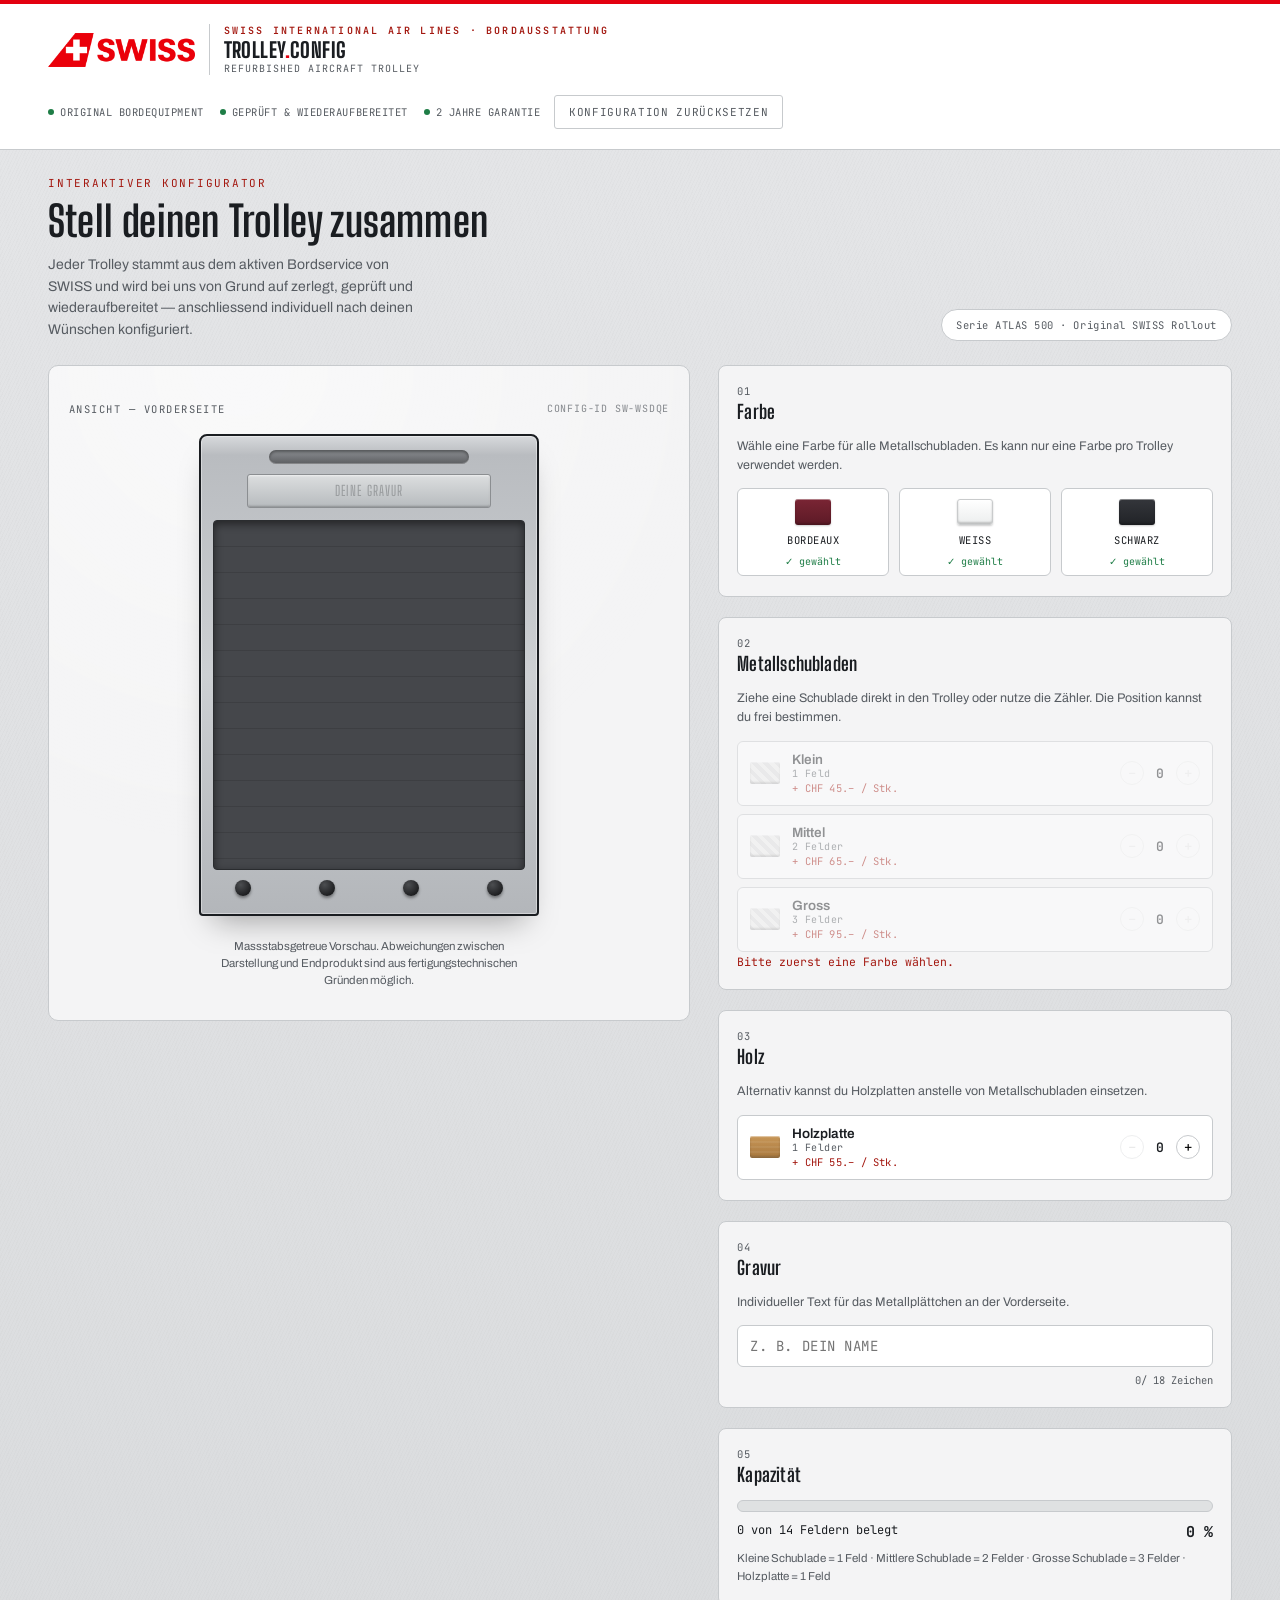
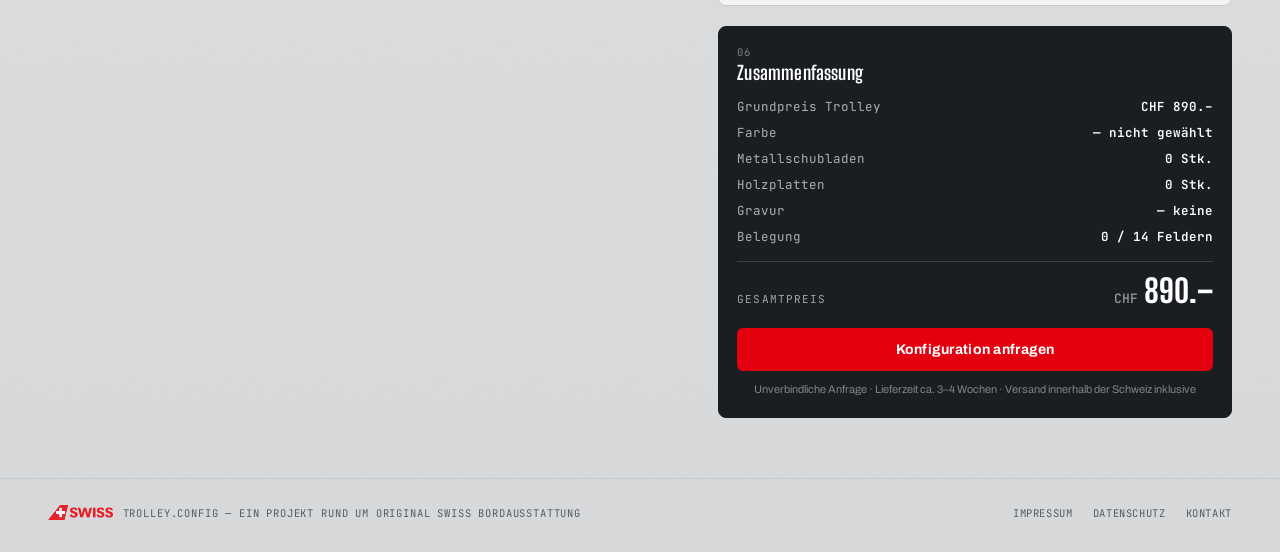
==== index.html @ 37cc4cfa "Initial version of Trolley.Config website Interactive trolley configurator with SWISS branding, live" ====
<!DOCTYPE html>
<html lang="de">
<head>
<meta charset="UTF-8">
<meta name="viewport" content="width=device-width, initial-scale=1.0">
<title>Trolley Konfigurator — Refurbished Aircraft Trolley | SWISS</title>
<link rel="stylesheet" href="css/style.css">
</head>
<body>

<div class="accent-bar"></div>

<div class="topbar">
  <div class="brand">
    <img class="brand-logo" src="assets/swiss-logo.png" alt="SWISS">
    <div class="brand-text">
      <div class="airline">Swiss International Air Lines · Bordausstattung</div>
      <div class="mark">TROLLEY<span>.</span>CONFIG</div>
      <div class="sub">Refurbished Aircraft Trolley</div>
    </div>
  </div>
  <div class="header-right">
    <div class="trust-badges">
      <div class="badge"><span class="dot"></span>Original Bordequipment</div>
      <div class="badge"><span class="dot"></span>Geprüft &amp; wiederaufbereitet</div>
      <div class="badge"><span class="dot"></span>2 Jahre Garantie</div>
    </div>
    <button class="reset-link" id="resetBtn">Konfiguration zurücksetzen</button>
  </div>
</div>

<div class="eyebrow-row">
  <div>
    <div class="eyebrow">Interaktiver Konfigurator</div>
    <h1 class="title">Stell deinen Trolley zusammen</h1>
    <div class="title-lede">Jeder Trolley stammt aus dem aktiven Bordservice von SWISS und wird bei uns von Grund auf zerlegt, geprüft und wiederaufbereitet — anschliessend individuell nach deinen Wünschen konfiguriert.</div>
  </div>
  <div class="provenance-note">Serie ATLAS&nbsp;500 · Original SWISS Rollout</div>
</div>

<div class="stage">

  <!-- TROLLEY VIEWER -->
  <div class="viewer">
    <div class="viewer-label-row">
      <div class="viewer-label">Ansicht — Vorderseite</div>
      <div class="viewer-serial" id="viewerSerial">CONFIG-ID —</div>
    </div>
    <div class="trolley" id="trolley">
      <div class="trolley-shell" id="trolleyShell">
        <div class="handle-bar"></div>
        <div class="plate-wrap">
          <div class="engrave-plate">
            <div class="engrave-text placeholder" id="engravePreview">Deine Gravur</div>
          </div>
        </div>
        <div class="rails-frame" id="railsFrame">
          <!-- slot guides + drawers injected by JS -->
        </div>
        <div class="casters">
          <div class="caster"></div>
          <div class="caster"></div>
          <div class="caster"></div>
          <div class="caster"></div>
        </div>
      </div>
    </div>
    <div class="viewer-footnote">Massstabsgetreue Vorschau. Abweichungen zwischen Darstellung und Endprodukt sind aus fertigungstechnischen Gründen möglich.</div>
  </div>

  <!-- CONFIG PANEL -->
  <div class="panel">

    <div class="card">
      <div class="card-head">
        <div>
          <div class="card-num">01</div>
          <h2>Farbe</h2>
        </div>
      </div>
      <p class="hint">Wähle eine Farbe für alle Metallschubladen. Es kann nur eine Farbe pro Trolley verwendet werden.</p>
      <div class="swatch-row" id="colorRow">
        <div class="swatch" data-color="bordeaux">
          <div class="chip bordeaux"></div>
          <div class="name">Bordeaux</div>
          <div class="check">✓ gewählt</div>
        </div>
        <div class="swatch" data-color="white">
          <div class="chip white"></div>
          <div class="name">Weiss</div>
          <div class="check">✓ gewählt</div>
        </div>
        <div class="swatch" data-color="black">
          <div class="chip black"></div>
          <div class="name">Schwarz</div>
          <div class="check">✓ gewählt</div>
        </div>
      </div>
    </div>

    <div class="card">
      <div class="card-head">
        <div>
          <div class="card-num">02</div>
          <h2>Metallschubladen</h2>
        </div>
      </div>
      <p class="hint">Ziehe eine Schublade direkt in den Trolley oder nutze die Zähler. Die Position kannst du frei bestimmen.</p>
      <div id="metalTiles"></div>
      <div class="tile-hint" id="colorHint" style="display:none;">Bitte zuerst eine Farbe wählen.</div>
    </div>

    <div class="card">
      <div class="card-head">
        <div>
          <div class="card-num">03</div>
          <h2>Holz</h2>
        </div>
      </div>
      <p class="hint">Alternativ kannst du Holzplatten anstelle von Metallschubladen einsetzen.</p>
      <div id="woodTiles"></div>
    </div>

    <div class="card">
      <div class="card-head">
        <div>
          <div class="card-num">04</div>
          <h2>Gravur</h2>
        </div>
      </div>
      <p class="hint">Individueller Text für das Metallplättchen an der Vorderseite.</p>
      <input class="engrave-field" id="engraveInput" maxlength="18" placeholder="z. B. DEIN NAME" autocomplete="off">
      <div class="char-count"><span id="charCount">0</span> / 18 Zeichen</div>
      <div class="engrave-warn" id="engraveWarn">Dieser Text ist nicht zulässig. Bitte wähle einen anderen Text.</div>
    </div>

    <div class="card">
      <div class="card-head">
        <div>
          <div class="card-num">05</div>
          <h2>Kapazität</h2>
        </div>
      </div>
      <div class="cap-bar-track"><div class="cap-bar-fill" id="capFill"></div></div>
      <div class="cap-stats">
        <span id="capUsedText">0 von 14 Feldern belegt</span>
        <span class="pct" id="capPct">0 %</span>
      </div>
      <div class="cap-note">Kleine Schublade = 1 Feld · Mittlere Schublade = 2 Felder · Grosse Schublade = 3 Felder · Holzplatte = 1 Feld</div>
    </div>

    <div class="card summary">
      <div class="card-head">
        <div>
          <div class="card-num">06</div>
          <h2>Zusammenfassung</h2>
        </div>
      </div>
      <div class="summary-rows" id="summaryRows"></div>
      <div class="summary-divider"></div>
      <div class="summary-total">
        <span class="label">Gesamtpreis</span>
        <span class="value"><span class="chf">CHF</span><span id="totalPrice">890.–</span></span>
      </div>
      <button class="cta-btn" id="ctaBtn">Konfiguration anfragen</button>
      <div class="cta-note">Unverbindliche Anfrage · Lieferzeit ca. 3–4 Wochen · Versand innerhalb der Schweiz inklusive</div>
    </div>

  </div>
</div>

<div class="toast" id="toast">
  <div class="t-title" id="toastTitle">Trolley maximal ausgelastet</div>
  <div class="t-body" id="toastBody">Für diese Schublade ist nicht mehr genügend Platz im Trolley vorhanden.</div>
</div>

<div class="trash-hint" id="trashHint">Loslassen zum Entfernen</div>

<div class="site-footer">
  <div class="foot-brand"><img class="foot-logo" src="assets/swiss-logo.png" alt="SWISS">Trolley.Config — ein Projekt rund um original SWISS Bordausstattung</div>
  <div class="foot-links">
    <a href="impressum.html">Impressum</a>
    <a href="datenschutz.html">Datenschutz</a>
    <a href="impressum.html#kontakt">Kontakt</a>
  </div>
</div>

<script src="js/script.js"></script>
</body>
</html>
---- css/style.css ----
@import url('https://fonts.googleapis.com/css2?family=Big+Shoulders+Display:wght@500;700;800&family=Archivo:wght@400;500;600;700&family=JetBrains+Mono:wght@400;500;600&display=swap');

:root{
  --shell:#e5e6e8;
  --shell-2:#d7d9db;
  --ink:#1a1d21;
  --ink-soft:#565b61;
  --line:#c7cacd;
  --panel:#f4f4f5;
  --panel-hi:#ffffff;
  --red:#e3000f;
  --red-deep:#a3170f;
  --bordeaux:#5c1a26;
  --bordeaux-hi:#7a2534;
  --white-metal:#eceeee;
  --white-metal-hi:#ffffff;
  --black-metal:#212327;
  --black-metal-hi:#34363b;
  --wood:#a9793f;
  --wood-hi:#c79657;
  --amber:#c8720a;
  --ok:#1e7d46;
  --radius-s:3px;
  --font-display:'Big Shoulders Display', sans-serif;
  --font-body:'Archivo', sans-serif;
  --font-mono:'JetBrains Mono', monospace;
}

*{box-sizing:border-box;}
html,body{margin:0;padding:0;}
body{
  background:
    repeating-linear-gradient(115deg, rgba(0,0,0,0.015) 0px, rgba(0,0,0,0.015) 1px, transparent 1px, transparent 3px),
    linear-gradient(180deg, var(--shell) 0%, var(--shell-2) 100%);
  font-family:var(--font-body);
  color:var(--ink);
  min-height:100vh;
}

/* ---------- swiss accent bar ---------- */
.accent-bar{
  height:4px;
  background:var(--red);
}

/* ---------- header ---------- */
.topbar{
  display:flex;
  align-items:center;
  justify-content:space-between;
  padding:20px clamp(18px,4vw,48px);
  border-bottom:1px solid var(--line);
  background:var(--panel-hi);
  gap:20px;
  flex-wrap:wrap;
}
.brand{
  display:flex;
  align-items:center;
  gap:14px;
  text-decoration:none;
  color:inherit;
}
.brand-logo{
  height:34px;
  width:auto;
  flex-shrink:0;
  display:block;
}

.brand-text{
  display:flex;
  flex-direction:column;
  gap:2px;
  padding-left:14px;
  border-left:1px solid var(--line);
}
.brand-text .airline{
  font-family:var(--font-mono);
  font-size:10px;
  letter-spacing:0.22em;
  text-transform:uppercase;
  color:var(--red-deep);
  font-weight:600;
}
.brand-text .mark{
  font-family:var(--font-display);
  font-weight:800;
  font-size:21px;
  letter-spacing:0.02em;
  line-height:1;
}
.brand-text .mark span{color:var(--red);}
.brand-text .sub{
  font-family:var(--font-mono);
  font-size:10px;
  letter-spacing:0.1em;
  text-transform:uppercase;
  color:var(--ink-soft);
}

.header-right{
  display:flex;
  align-items:center;
  gap:14px;
}
.trust-badges{
  display:flex;
  gap:16px;
  font-family:var(--font-mono);
  font-size:10.5px;
  letter-spacing:0.05em;
  text-transform:uppercase;
  color:var(--ink-soft);
}
.trust-badges .badge{
  display:flex;
  align-items:center;
  gap:6px;
}
.trust-badges .dot{
  width:6px;height:6px;
  border-radius:50%;
  background:var(--ok);
  flex-shrink:0;
}
.reset-link{
  font-family:var(--font-mono);
  font-size:11px;
  letter-spacing:0.06em;
  text-transform:uppercase;
  color:var(--ink-soft);
  background:none;
  border:1px solid var(--line);
  border-radius:var(--radius-s);
  padding:9px 14px;
  cursor:pointer;
  transition:border-color .15s, color .15s;
  white-space:nowrap;
  text-decoration:none;
  display:inline-block;
}
.reset-link:hover{border-color:var(--ink-soft); color:var(--ink);}

@media (max-width:760px){
  .trust-badges{display:none;}
}

.eyebrow-row{
  padding:26px clamp(18px,4vw,48px) 0;
  display:flex;
  align-items:flex-end;
  justify-content:space-between;
  gap:20px;
  flex-wrap:wrap;
}
.eyebrow{
  font-family:var(--font-mono);
  font-size:11px;
  letter-spacing:0.16em;
  text-transform:uppercase;
  color:var(--red-deep);
}
h1.title{
  font-family:var(--font-display);
  font-weight:700;
  font-size:clamp(28px,4vw,42px);
  margin:6px 0 0;
  letter-spacing:0.005em;
}
.title-lede{
  font-size:14px;
  color:var(--ink-soft);
  max-width:46ch;
  line-height:1.55;
  margin-top:8px;
}
.provenance-note{
  font-family:var(--font-mono);
  font-size:10.5px;
  letter-spacing:0.05em;
  color:var(--ink-soft);
  border:1px solid var(--line);
  border-radius:20px;
  padding:8px 14px;
  background:var(--panel-hi);
  white-space:nowrap;
}

/* ---------- layout ---------- */
.stage{
  display:grid;
  grid-template-columns:1.25fr 1fr;
  gap:28px;
  padding:24px clamp(18px,4vw,48px) 60px;
  align-items:start;
}
@media (max-width:920px){
  .stage{grid-template-columns:1fr;}
}

/* ---------- trolley viewer ---------- */
.viewer{
  position:relative;
  background:
    radial-gradient(circle at 30% 0%, rgba(255,255,255,0.5), transparent 60%),
    var(--panel);
  border:1px solid var(--line);
  border-radius:10px;
  padding:36px 20px 30px;
  display:flex;
  flex-direction:column;
  align-items:center;
  min-height:640px;
}

.viewer-label-row{
  align-self:stretch;
  display:flex;
  justify-content:space-between;
  align-items:center;
  margin-bottom:18px;
}
.viewer-label{
  font-family:var(--font-mono);
  font-size:10.5px;
  letter-spacing:0.14em;
  text-transform:uppercase;
  color:var(--ink-soft);
}
.viewer-serial{
  font-family:var(--font-mono);
  font-size:10px;
  letter-spacing:0.08em;
  color:var(--ink-soft);
  opacity:0.7;
}

.trolley{
  position:relative;
  width:min(340px, 82vw);
  user-select:none;
  -webkit-user-select:none;
}

.trolley-shell{
  background:linear-gradient(180deg, #d7d9dc 0%, #b9bcc0 4%, #cdd0d3 50%, #b3b6ba 100%);
  border:2px solid var(--ink);
  border-radius:8px 8px 4px 4px;
  padding:14px 12px 18px;
  box-shadow:0 18px 30px -14px rgba(0,0,0,0.35), inset 0 0 0 1px rgba(255,255,255,0.4);
}

.handle-bar{
  height:14px;
  margin:0 auto 10px;
  width:64%;
  border-radius:7px;
  background:linear-gradient(180deg,#8d9094,#5c5e61);
  box-shadow:inset 0 2px 3px rgba(0,0,0,0.4), inset 0 -1px 0 rgba(255,255,255,0.25);
}

.plate-wrap{
  display:flex;
  justify-content:center;
  margin-bottom:12px;
}
.engrave-plate{
  width:78%;
  min-height:34px;
  background:linear-gradient(180deg,#dcdedf,#b7bbbe);
  border:1px solid #8b8e91;
  border-radius:3px;
  display:flex;
  align-items:center;
  justify-content:center;
  padding:4px 8px;
  box-shadow:inset 0 1px 2px rgba(255,255,255,0.6), inset 0 -1px 2px rgba(0,0,0,0.25);
}
.engrave-text{
  font-family:var(--font-display);
  font-weight:700;
  font-size:14px;
  letter-spacing:0.14em;
  text-transform:uppercase;
  color:#5c5f62;
  text-shadow:0 1px 0 rgba(255,255,255,0.55), 0 -1px 0 rgba(0,0,0,0.35);
  text-align:center;
  white-space:nowrap;
  overflow:hidden;
  text-overflow:ellipsis;
  max-width:100%;
}
.engrave-text.placeholder{
  color:#9a9d9f;
  font-weight:500;
  letter-spacing:0.08em;
  text-shadow:none;
}

.rails-frame{
  position:relative;
  background:
    repeating-linear-gradient(180deg, transparent 0px, transparent 25px, rgba(0,0,0,0.12) 25px, rgba(0,0,0,0.12) 26px),
    #45474b;
  border:1px solid #2a2c2f;
  border-radius:4px;
  padding:0;
  overflow:hidden;
  box-shadow:inset 0 3px 8px rgba(0,0,0,0.5);
}

.drop-preview{
  position:absolute;
  left:4px; right:4px;
  border-radius:2px;
  border:2px dashed rgba(255,255,255,0.6);
  background:rgba(255,255,255,0.08);
  pointer-events:none;
  transition:top .05s linear, height .05s linear;
  z-index:5;
  display:none;
}
.drop-preview.valid{border-color:#5fd68a; background:rgba(95,214,138,0.18);}
.drop-preview.invalid{border-color:#ff6b5e; background:rgba(255,107,94,0.18);}

.drawer{
  position:absolute;
  left:4px; right:4px;
  border-radius:2px;
  cursor:grab;
  touch-action:none;
  display:flex;
  align-items:center;
  padding:0 10px;
  transition:box-shadow .12s ease, filter .12s ease;
  box-shadow:0 3px 6px rgba(0,0,0,0.35), inset 0 1px 0 rgba(255,255,255,0.35), inset 0 -2px 3px rgba(0,0,0,0.2);
}
.drawer:active{cursor:grabbing;}
.drawer.dragging-source{opacity:0.28; filter:grayscale(0.3);}
.drawer .grip{
  display:flex;
  flex-direction:column;
  gap:2px;
  margin-right:8px;
  opacity:0.55;
}
.drawer .grip span{
  display:block;
  width:14px;height:1.5px;
  background:currentColor;
}
.drawer .label{
  font-family:var(--font-mono);
  font-size:10px;
  letter-spacing:0.06em;
  text-transform:uppercase;
  flex:1;
}
.drawer .remove-btn{
  width:16px;height:16px;
  border-radius:50%;
  border:none;
  background:rgba(0,0,0,0.18);
  color:inherit;
  font-size:11px;
  line-height:16px;
  text-align:center;
  cursor:pointer;
  opacity:0.6;
}
.drawer .remove-btn:hover{opacity:1;}

.mat-metal-bordeaux{background:linear-gradient(180deg,var(--bordeaux-hi),var(--bordeaux)); color:#f1dfe1;}
.mat-metal-white{background:linear-gradient(180deg,var(--white-metal-hi),var(--white-metal)); color:#3a3c3e;}
.mat-metal-black{background:linear-gradient(180deg,var(--black-metal-hi),var(--black-metal)); color:#e6e6e8;}
.mat-wood{
  background:
    repeating-linear-gradient(180deg, rgba(255,255,255,0.06) 0 2px, transparent 2px 5px),
    linear-gradient(180deg,var(--wood-hi),var(--wood));
  color:#2c1c0c;
}

.casters{
  display:flex;
  justify-content:space-between;
  padding:10px 22px 0;
}
.caster{
  width:16px;height:16px;
  border-radius:50%;
  background:radial-gradient(circle at 35% 30%, #4c4e51, #1c1d1f 75%);
  box-shadow:0 2px 3px rgba(0,0,0,0.4);
}

.viewer-footnote{
  margin-top:22px;
  font-size:11.5px;
  color:var(--ink-soft);
  text-align:center;
  line-height:1.5;
  max-width:300px;
}

/* trash zone hint */
.trash-hint{
  position:fixed;
  left:50%;
  bottom:22px;
  transform:translate(-50%, 12px);
  background:var(--ink);
  color:#fff;
  font-family:var(--font-mono);
  font-size:11px;
  letter-spacing:0.08em;
  text-transform:uppercase;
  padding:10px 18px;
  border-radius:20px;
  opacity:0;
  pointer-events:none;
  transition:opacity .15s, transform .15s;
  z-index:50;
}
.trash-hint.show{opacity:1; transform:translate(-50%,0);}
.trash-hint.armed{background:var(--red-deep);}

/* ---------- config panel ---------- */
.panel{
  display:flex;
  flex-direction:column;
  gap:20px;
}
.card{
  background:var(--panel);
  border:1px solid var(--line);
  border-radius:8px;
  padding:18px 18px 20px;
}
.card-head{
  display:flex;
  align-items:baseline;
  justify-content:space-between;
  margin-bottom:14px;
}
.card-num{
  font-family:var(--font-mono);
  font-size:10.5px;
  color:var(--ink-soft);
  letter-spacing:0.1em;
}
.card h2{
  font-family:var(--font-display);
  font-weight:700;
  font-size:19px;
  margin:2px 0 0;
  letter-spacing:0.01em;
}
.card p.hint{
  font-size:12.5px;
  color:var(--ink-soft);
  margin:2px 0 14px;
  line-height:1.5;
}

/* color swatches */
.swatch-row{display:flex; gap:10px;}
.swatch{
  flex:1;
  border:1.5px solid var(--line);
  border-radius:6px;
  padding:10px 8px 8px;
  cursor:pointer;
  background:#fff;
  display:flex;
  flex-direction:column;
  align-items:center;
  gap:8px;
  transition:border-color .15s, transform .1s;
}
.swatch:hover{transform:translateY(-1px);}
.swatch.active{border-color:var(--ink); box-shadow:0 0 0 1px var(--ink);}
.swatch .chip{
  width:36px;height:26px;
  border-radius:3px;
  box-shadow:inset 0 1px 0 rgba(255,255,255,0.4), inset 0 -2px 2px rgba(0,0,0,0.2), 0 1px 2px rgba(0,0,0,0.2);
}
.chip.bordeaux{background:linear-gradient(180deg,var(--bordeaux-hi),var(--bordeaux));}
.chip.white{background:linear-gradient(180deg,var(--white-metal-hi),var(--white-metal)); border:1px solid #c9cbcc;}
.chip.black{background:linear-gradient(180deg,var(--black-metal-hi),var(--black-metal));}
.swatch .name{
  font-family:var(--font-mono);
  font-size:10.5px;
  letter-spacing:0.05em;
  text-transform:uppercase;
}
.swatch .check{
  font-size:10px;
  color:var(--ok);
  font-family:var(--font-mono);
  height:12px;
}

/* size tiles */
.tile{
  display:flex;
  align-items:center;
  gap:12px;
  border:1.5px solid var(--line);
  border-radius:6px;
  padding:10px 12px;
  margin-bottom:8px;
  background:#fff;
  cursor:grab;
  touch-action:none;
}
.tile:last-child{margin-bottom:0;}
.tile.disabled{opacity:0.45; cursor:not-allowed;}
.tile .swatch-chip{
  width:30px;height:22px;
  border-radius:2px;
  flex-shrink:0;
  box-shadow:inset 0 1px 0 rgba(255,255,255,0.4), inset 0 -2px 2px rgba(0,0,0,0.2);
}
.tile .info{flex:1;}
.tile .info .name{
  font-family:var(--font-body);
  font-weight:600;
  font-size:13.5px;
}
.tile .info .sub{
  font-family:var(--font-mono);
  font-size:10px;
  color:var(--ink-soft);
  letter-spacing:0.04em;
}
.tile .info .price{
  font-family:var(--font-mono);
  font-size:10.5px;
  color:var(--red-deep);
  letter-spacing:0.02em;
  margin-top:1px;
}
.stepper{
  display:flex;
  align-items:center;
  gap:8px;
}
.stepper button{
  width:24px;height:24px;
  border-radius:50%;
  border:1px solid var(--line);
  background:#fff;
  font-size:14px;
  line-height:1;
  cursor:pointer;
  font-family:var(--font-mono);
}
.stepper button:hover{border-color:var(--ink-soft);}
.stepper button:disabled{opacity:0.3; cursor:not-allowed;}
.stepper .count{
  min-width:16px;
  text-align:center;
  font-family:var(--font-mono);
  font-size:13px;
  font-weight:600;
}
.tile-hint{
  font-size:11.5px;
  color:var(--red-deep);
  font-family:var(--font-mono);
  margin-top:2px;
}

/* engraving */
.engrave-field{
  width:100%;
  padding:11px 12px;
  border:1.5px solid var(--line);
  border-radius:6px;
  font-family:var(--font-mono);
  font-size:14px;
  letter-spacing:0.04em;
  text-transform:uppercase;
  background:#fff;
  color:var(--ink);
}
.engrave-field:focus{outline:none; border-color:var(--ink);}
.char-count{
  display:flex;
  justify-content:flex-end;
  font-family:var(--font-mono);
  font-size:10.5px;
  color:var(--ink-soft);
  margin-top:6px;
}
.engrave-warn{
  margin-top:8px;
  font-size:12px;
  color:var(--red-deep);
  font-family:var(--font-body);
  display:none;
}
.engrave-warn.show{display:block;}

/* capacity */
.cap-bar-track{
  height:12px;
  background:#dfe1e2;
  border-radius:6px;
  overflow:hidden;
  border:1px solid var(--line);
}
.cap-bar-fill{
  height:100%;
  width:0%;
  background:linear-gradient(90deg,#2f9159,#1e7d46);
  transition:width .18s ease, background .18s ease;
}
.cap-bar-fill.mid{background:linear-gradient(90deg,#e0930f,var(--amber));}
.cap-bar-fill.full{background:linear-gradient(90deg,var(--red),var(--red-deep));}
.cap-stats{
  display:flex;
  justify-content:space-between;
  margin-top:10px;
  font-family:var(--font-mono);
  font-size:12px;
}
.cap-stats .pct{font-weight:700; font-size:15px;}
.cap-note{
  font-size:11.5px;
  color:var(--ink-soft);
  margin-top:8px;
  line-height:1.5;
}

/* summary / price card */
.card.summary{
  background:var(--ink);
  border-color:var(--ink);
  color:#fff;
}
.card.summary .card-num{color:rgba(255,255,255,0.45);}
.card.summary h2{color:#fff;}
.summary-rows{
  display:flex;
  flex-direction:column;
  gap:9px;
  margin-bottom:16px;
}
.summary-row{
  display:flex;
  justify-content:space-between;
  align-items:baseline;
  font-size:12.5px;
  color:rgba(255,255,255,0.65);
  font-family:var(--font-mono);
}
.summary-row span:last-child{color:#fff; font-weight:600;}
.summary-divider{
  height:1px;
  background:rgba(255,255,255,0.15);
  margin:4px 0 10px;
}
.summary-total{
  display:flex;
  justify-content:space-between;
  align-items:baseline;
  margin-bottom:18px;
}
.summary-total .label{
  font-family:var(--font-mono);
  font-size:11px;
  letter-spacing:0.1em;
  text-transform:uppercase;
  color:rgba(255,255,255,0.6);
}
.summary-total .value{
  font-family:var(--font-display);
  font-weight:800;
  font-size:32px;
  color:#fff;
}
.summary-total .value .chf{
  font-family:var(--font-mono);
  font-size:13px;
  font-weight:500;
  color:rgba(255,255,255,0.55);
  margin-right:6px;
}
.cta-btn{
  width:100%;
  background:var(--red);
  color:#fff;
  border:none;
  border-radius:6px;
  padding:14px 16px;
  font-family:var(--font-body);
  font-weight:700;
  font-size:14px;
  letter-spacing:0.02em;
  cursor:pointer;
  transition:background .15s;
}
.cta-btn:hover{background:var(--red-deep);}
.cta-note{
  text-align:center;
  font-size:11px;
  color:rgba(255,255,255,0.45);
  margin-top:10px;
  line-height:1.5;
}

/* toast */
.toast{
  position:fixed;
  top:20px;
  left:50%;
  transform:translate(-50%,-14px);
  background:var(--ink);
  color:#fff;
  padding:13px 18px;
  border-radius:8px;
  max-width:340px;
  box-shadow:0 12px 24px rgba(0,0,0,0.25);
  opacity:0;
  pointer-events:none;
  transition:opacity .18s ease, transform .18s ease;
  z-index:100;
  border-left:4px solid var(--red);
}
.toast.show{opacity:1; transform:translate(-50%,0);}
.toast .t-title{
  font-family:var(--font-display);
  font-weight:700;
  font-size:14px;
  letter-spacing:0.02em;
  margin-bottom:2px;
}
.toast .t-body{
  font-size:12px;
  color:#d7d8da;
  line-height:1.4;
}

.ghost-drawer{
  position:fixed;
  pointer-events:none;
  z-index:200;
  border-radius:2px;
  opacity:0.92;
  box-shadow:0 10px 20px rgba(0,0,0,0.35);
  display:flex;
  align-items:center;
  padding:0 10px;
}
.ghost-drawer .label{
  font-family:var(--font-mono);
  font-size:10px;
  letter-spacing:0.06em;
  text-transform:uppercase;
}

/* ---------- footer ---------- */
.site-footer{
  border-top:1px solid var(--line);
  padding:26px clamp(18px,4vw,48px) 32px;
  display:flex;
  justify-content:space-between;
  align-items:center;
  gap:16px;
  flex-wrap:wrap;
}
.site-footer .foot-brand{
  display:flex;
  align-items:center;
  gap:10px;
  font-family:var(--font-mono);
  font-size:10.5px;
  letter-spacing:0.08em;
  text-transform:uppercase;
  color:var(--ink-soft);
}
.site-footer .foot-logo{
  height:15px;
  width:auto;
  flex-shrink:0;
  opacity:0.85;
}
.site-footer .foot-links{
  display:flex;
  gap:20px;
  font-family:var(--font-mono);
  font-size:10.5px;
  letter-spacing:0.06em;
  text-transform:uppercase;
  color:var(--ink-soft);
}
.site-footer .foot-links a{
  color:inherit;
  text-decoration:none;
}
.site-footer .foot-links a:hover{color:var(--ink);}

/* ---------- legal / static pages ---------- */
.legal-wrap{
  max-width:760px;
  margin:0 auto;
  padding:40px clamp(18px,4vw,48px) 70px;
}
.legal-wrap .eyebrow{margin-bottom:6px;}
.legal-wrap h1.title{margin-bottom:26px;}
.legal-wrap section{margin-bottom:30px;}
.legal-wrap h2{
  font-family:var(--font-display);
  font-weight:700;
  font-size:19px;
  margin:0 0 10px;
}
.legal-wrap p, .legal-wrap li{
  font-size:14px;
  line-height:1.7;
  color:var(--ink-soft);
}
.legal-wrap ul{margin:0; padding-left:20px;}
.legal-wrap strong{color:var(--ink);}
.legal-wrap .back-link{
  display:inline-block;
  margin-bottom:24px;
  font-family:var(--font-mono);
  font-size:11px;
  letter-spacing:0.06em;
  text-transform:uppercase;
  color:var(--ink-soft);
  text-decoration:none;
  border:1px solid var(--line);
  border-radius:var(--radius-s);
  padding:9px 14px;
}
.legal-wrap .back-link:hover{border-color:var(--ink-soft); color:var(--ink);}
.legal-wrap .contact-block{
  background:var(--panel);
  border:1px solid var(--line);
  border-radius:8px;
  padding:18px 20px;
}
.legal-wrap .contact-block p{color:var(--ink); margin:4px 0;}
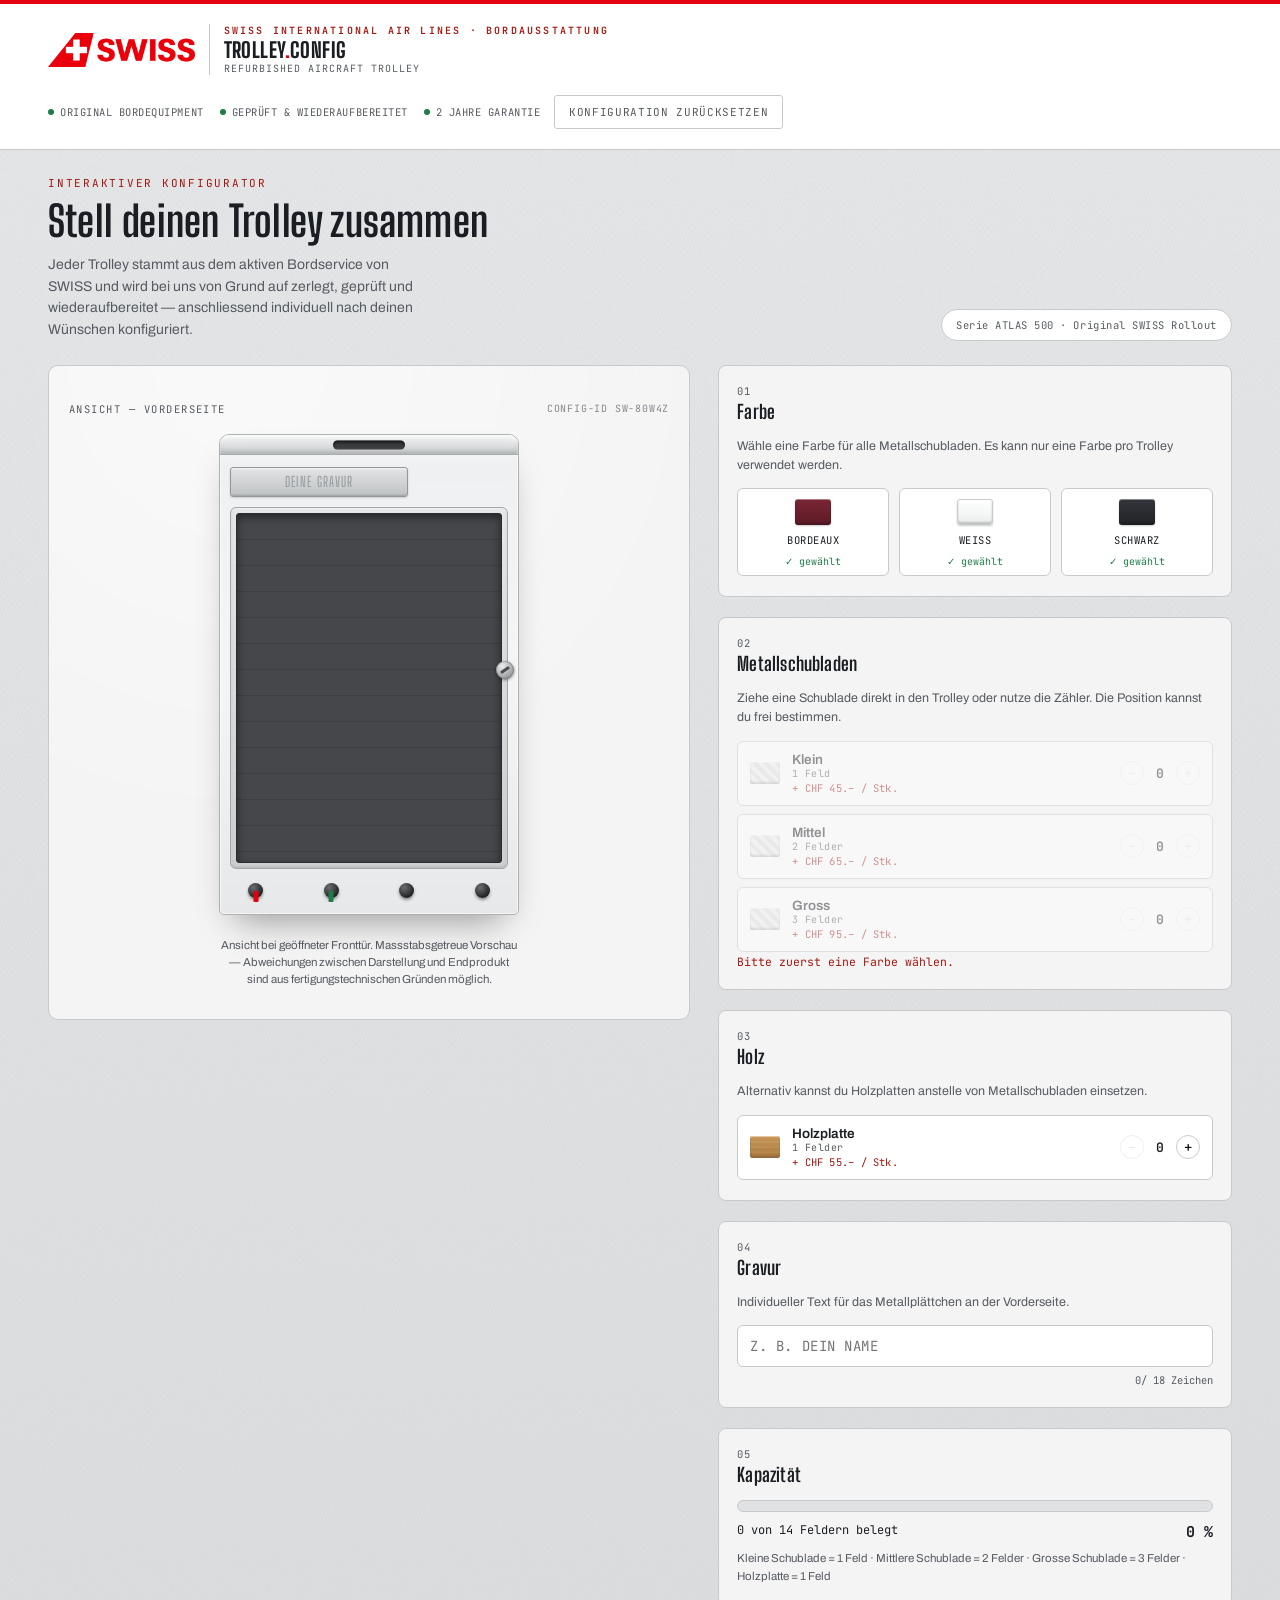
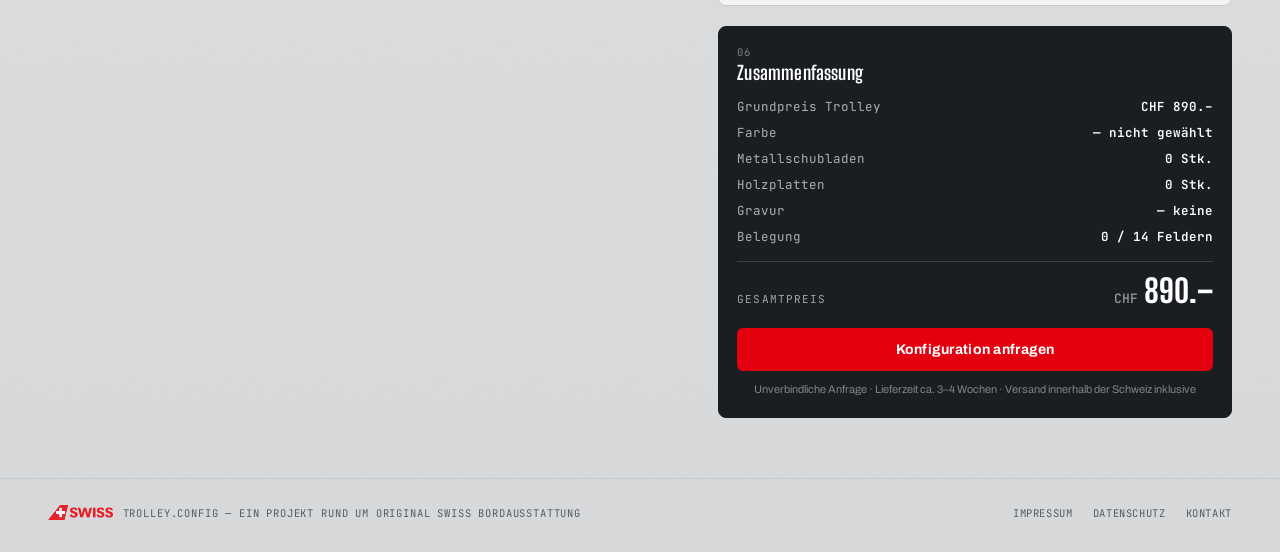
==== commit b9f0ab74: "Redesign trolley visual to match real aircraft galley cart Slimmer proportions, recessed top handle," ====
--- a/index.html
+++ b/index.html
@@ -48,24 +48,35 @@
     </div>
     <div class="trolley" id="trolley">
       <div class="trolley-shell" id="trolleyShell">
-        <div class="handle-bar"></div>
+        <span class="rivet rivet-tl"></span>
+        <span class="rivet rivet-tr"></span>
+        <div class="trolley-top">
+          <div class="top-handle"></div>
+        </div>
         <div class="plate-wrap">
           <div class="engrave-plate">
             <div class="engrave-text placeholder" id="engravePreview">Deine Gravur</div>
           </div>
         </div>
-        <div class="rails-frame" id="railsFrame">
-          <!-- slot guides + drawers injected by JS -->
+        <div class="door-frame">
+          <div class="latch-assembly" aria-hidden="true">
+            <div class="latch-handle"></div>
+          </div>
+          <div class="rails-frame" id="railsFrame">
+            <!-- slot guides + drawers injected by JS -->
+          </div>
         </div>
         <div class="casters">
+          <div class="caster"><span class="brake red"></span></div>
+          <div class="caster"><span class="brake green"></span></div>
           <div class="caster"></div>
           <div class="caster"></div>
-          <div class="caster"></div>
-          <div class="caster"></div>
-        </div>
-      </div>
-    </div>
-    <div class="viewer-footnote">Massstabsgetreue Vorschau. Abweichungen zwischen Darstellung und Endprodukt sind aus fertigungstechnischen Gründen möglich.</div>
+        </div>
+        <span class="rivet rivet-bl"></span>
+        <span class="rivet rivet-br"></span>
+      </div>
+    </div>
+    <div class="viewer-footnote">Ansicht bei geöffneter Fronttür. Massstabsgetreue Vorschau — Abweichungen zwischen Darstellung und Endprodukt sind aus fertigungstechnischen Gründen möglich.</div>
   </div>
 
   <!-- CONFIG PANEL -->
--- a/css/style.css
+++ b/css/style.css
@@ -238,44 +238,88 @@
 
 .trolley{
   position:relative;
-  width:min(340px, 82vw);
+  width:min(300px, 76vw);
   user-select:none;
   -webkit-user-select:none;
 }
 
 .trolley-shell{
-  background:linear-gradient(180deg, #d7d9dc 0%, #b9bcc0 4%, #cdd0d3 50%, #b3b6ba 100%);
-  border:2px solid var(--ink);
-  border-radius:8px 8px 4px 4px;
-  padding:14px 12px 18px;
-  box-shadow:0 18px 30px -14px rgba(0,0,0,0.35), inset 0 0 0 1px rgba(255,255,255,0.4);
-}
-
-.handle-bar{
-  height:14px;
-  margin:0 auto 10px;
+  position:relative;
+  background:linear-gradient(180deg, #fbfbfc 0%, #eef0f1 6%, #f4f5f6 50%, #e6e8e9 100%);
+  border:1px solid #aeb1b3;
+  border-radius:10px 10px 5px 5px;
+  padding:0 10px 16px;
+  box-shadow:0 20px 34px -16px rgba(0,0,0,0.4), inset 0 0 0 1px rgba(255,255,255,0.6);
+}
+
+.trolley-top{
+  position:relative;
+  height:20px;
+  margin:0 -10px 12px;
+  background:linear-gradient(180deg,#f4f5f6,#c9cccd);
+  border-bottom:1px solid #a9acae;
+  border-radius:9px 9px 0 0;
+  box-shadow:inset 0 2px 3px rgba(255,255,255,0.7), inset 0 -3px 4px rgba(0,0,0,0.12);
+}
+.top-handle{
+  position:absolute;
+  left:50%; top:55%;
+  transform:translate(-50%,-50%);
+  width:72px; height:9px;
+  border-radius:5px;
+  background:#3a3c3e;
+  box-shadow:inset 0 2px 3px rgba(0,0,0,0.65), inset 0 -1px 0 rgba(255,255,255,0.08);
+}
+
+.plate-wrap{
+  display:flex;
+  justify-content:flex-start;
+  margin-bottom:10px;
+}
+.engrave-plate{
   width:64%;
-  border-radius:7px;
-  background:linear-gradient(180deg,#8d9094,#5c5e61);
-  box-shadow:inset 0 2px 3px rgba(0,0,0,0.4), inset 0 -1px 0 rgba(255,255,255,0.25);
-}
-
-.plate-wrap{
-  display:flex;
-  justify-content:center;
-  margin-bottom:12px;
-}
-.engrave-plate{
-  width:78%;
-  min-height:34px;
-  background:linear-gradient(180deg,#dcdedf,#b7bbbe);
-  border:1px solid #8b8e91;
+  min-height:30px;
+  background:linear-gradient(180deg,#e2e4e5,#bfc2c4);
+  border:1px solid #94979a;
   border-radius:3px;
   display:flex;
   align-items:center;
   justify-content:center;
   padding:4px 8px;
-  box-shadow:inset 0 1px 2px rgba(255,255,255,0.6), inset 0 -1px 2px rgba(0,0,0,0.25);
+  box-shadow:inset 0 1px 2px rgba(255,255,255,0.7), inset 0 -1px 2px rgba(0,0,0,0.2), 0 1px 2px rgba(0,0,0,0.15);
+}
+
+.door-frame{
+  position:relative;
+  background:linear-gradient(180deg,#e5e7e8,#cdd0d1);
+  border:1px solid #a4a7a9;
+  border-radius:6px;
+  padding:5px;
+  box-shadow:inset 0 1px 2px rgba(255,255,255,0.6), inset 0 -1px 3px rgba(0,0,0,0.15);
+}
+
+.latch-assembly{
+  position:absolute;
+  top:45%; right:-7px;
+  transform:translateY(-50%);
+  z-index:6;
+  pointer-events:none;
+}
+.latch-handle{
+  width:18px; height:18px;
+  border-radius:50%;
+  background:radial-gradient(circle at 35% 30%, #eceeee, #9a9d9f 70%);
+  box-shadow:0 1px 3px rgba(0,0,0,0.5), inset 0 0 0 1px rgba(0,0,0,0.2);
+  position:relative;
+}
+.latch-handle::after{
+  content:"";
+  position:absolute;
+  left:50%; top:50%;
+  width:10px; height:3px;
+  background:#4a4d50;
+  border-radius:1px;
+  transform:translate(-50%,-50%) rotate(-35deg);
 }
 .engrave-text{
   font-family:var(--font-display);
@@ -304,7 +348,7 @@
     repeating-linear-gradient(180deg, transparent 0px, transparent 25px, rgba(0,0,0,0.12) 25px, rgba(0,0,0,0.12) 26px),
     #45474b;
   border:1px solid #2a2c2f;
-  border-radius:4px;
+  border-radius:3px;
   padding:0;
   overflow:hidden;
   box-shadow:inset 0 3px 8px rgba(0,0,0,0.5);
@@ -384,14 +428,31 @@
 .casters{
   display:flex;
   justify-content:space-between;
-  padding:10px 22px 0;
+  align-items:flex-start;
+  padding:14px 18px 0;
 }
 .caster{
-  width:16px;height:16px;
+  position:relative;
+  width:15px;height:15px;
   border-radius:50%;
-  background:radial-gradient(circle at 35% 30%, #4c4e51, #1c1d1f 75%);
+  background:radial-gradient(circle at 35% 30%, #6b6e71, #1c1d1f 75%);
   box-shadow:0 2px 3px rgba(0,0,0,0.4);
 }
+.brake{
+  position:absolute;
+  bottom:-4px;
+  left:50%;
+  transform:translateX(-50%);
+  width:5px; height:11px;
+  border-radius:1px;
+}
+.brake.red{background:var(--red);}
+.brake.green{background:var(--ok);}
+
+.rivet-tl{top:9px; left:9px;}
+.rivet-tr{top:9px; right:9px;}
+.rivet-bl{bottom:11px; left:9px;}
+.rivet-br{bottom:11px; right:9px;}
 
 .viewer-footnote{
   margin-top:22px;
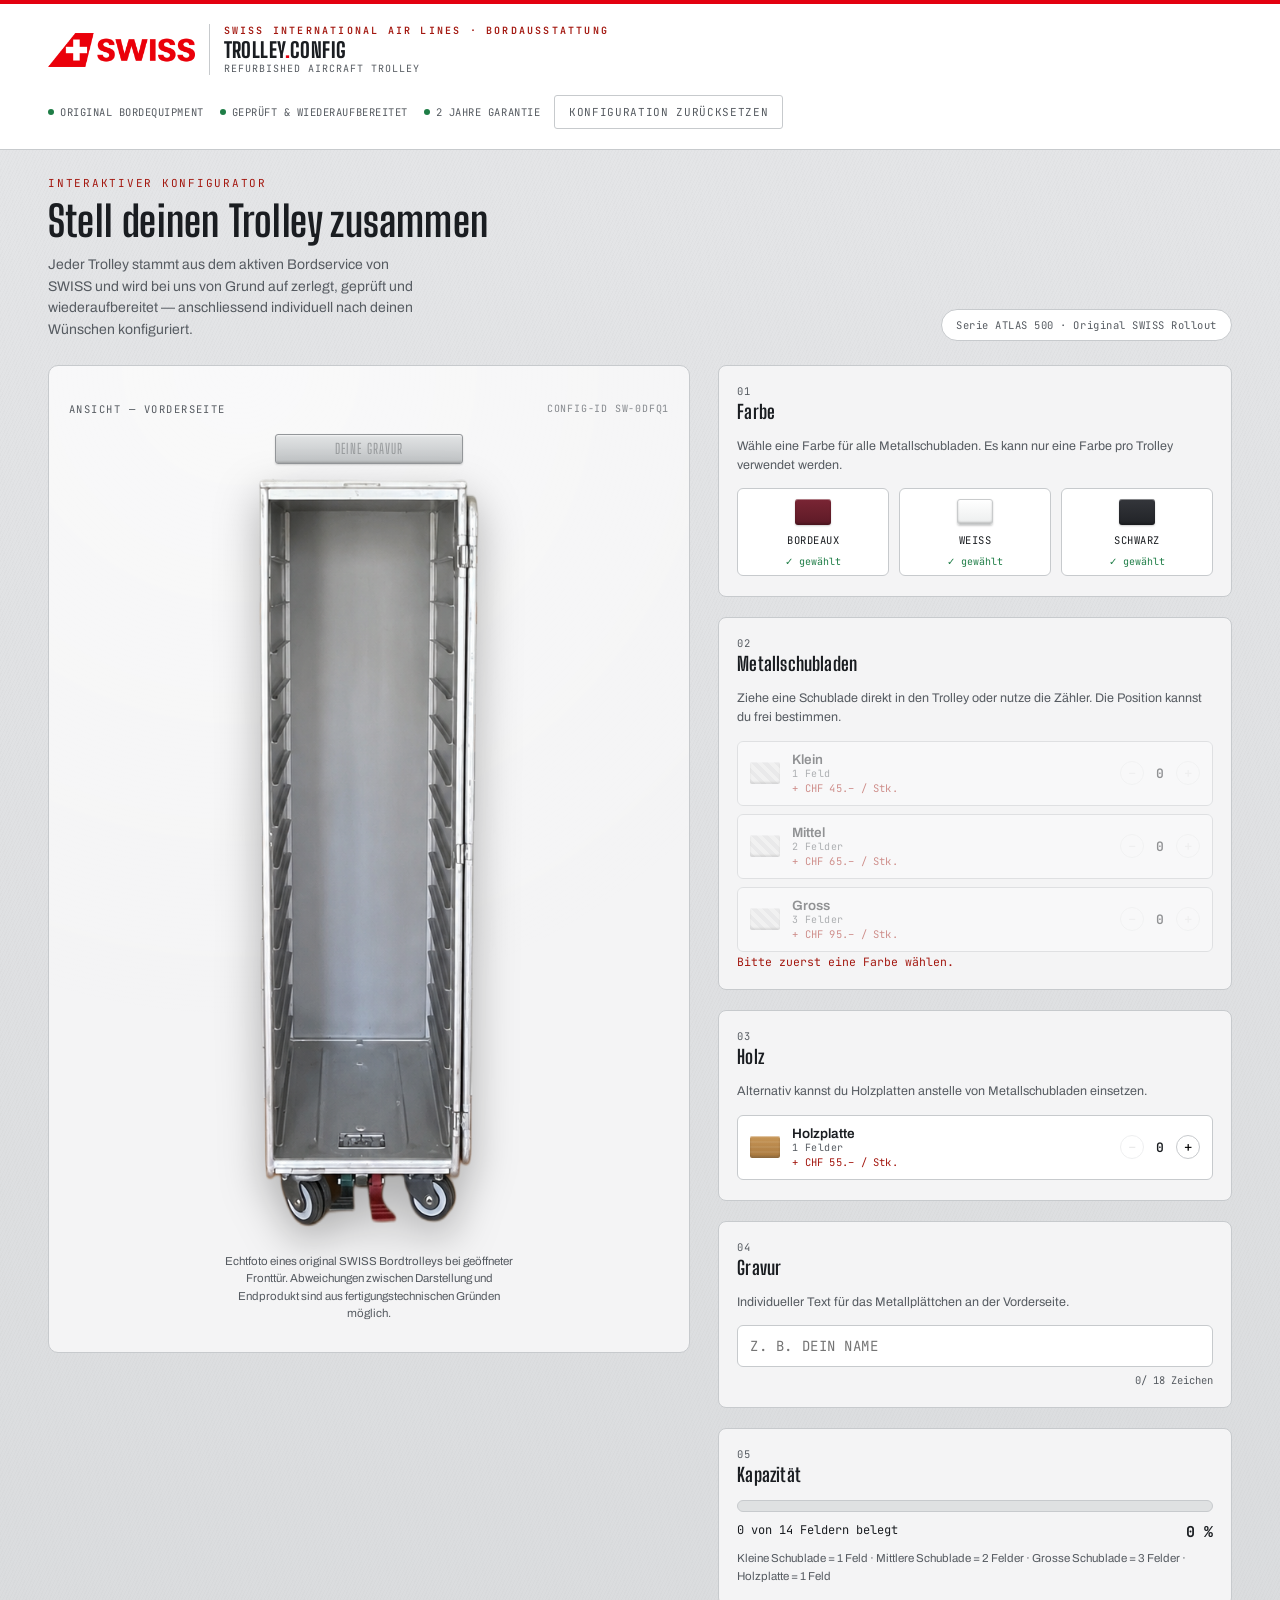
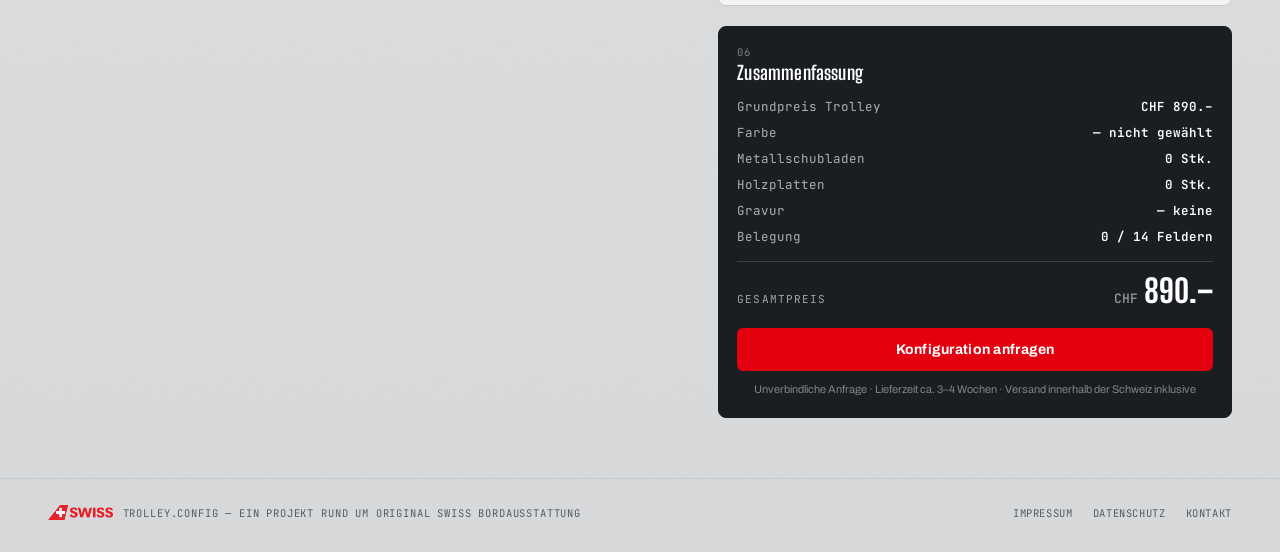
==== commit f9001349: "Replace illustrated trolley with real product photography Use the user's own front-view photos (open" ====
--- a/index.html
+++ b/index.html
@@ -47,36 +47,19 @@
       <div class="viewer-serial" id="viewerSerial">CONFIG-ID —</div>
     </div>
     <div class="trolley" id="trolley">
-      <div class="trolley-shell" id="trolleyShell">
-        <span class="rivet rivet-tl"></span>
-        <span class="rivet rivet-tr"></span>
-        <div class="trolley-top">
-          <div class="top-handle"></div>
+      <div class="plate-wrap">
+        <div class="engrave-plate">
+          <div class="engrave-text placeholder" id="engravePreview">Deine Gravur</div>
         </div>
-        <div class="plate-wrap">
-          <div class="engrave-plate">
-            <div class="engrave-text placeholder" id="engravePreview">Deine Gravur</div>
-          </div>
+      </div>
+      <div class="trolley-photo-wrap">
+        <img class="trolley-photo" src="assets/trolley-open.png" width="290" height="955" alt="Original SWISS Trolley mit geöffneter Fronttür">
+        <div class="rails-frame" id="railsFrame">
+          <!-- drawers injected by JS -->
         </div>
-        <div class="door-frame">
-          <div class="latch-assembly" aria-hidden="true">
-            <div class="latch-handle"></div>
-          </div>
-          <div class="rails-frame" id="railsFrame">
-            <!-- slot guides + drawers injected by JS -->
-          </div>
-        </div>
-        <div class="casters">
-          <div class="caster"><span class="brake red"></span></div>
-          <div class="caster"><span class="brake green"></span></div>
-          <div class="caster"></div>
-          <div class="caster"></div>
-        </div>
-        <span class="rivet rivet-bl"></span>
-        <span class="rivet rivet-br"></span>
       </div>
     </div>
-    <div class="viewer-footnote">Ansicht bei geöffneter Fronttür. Massstabsgetreue Vorschau — Abweichungen zwischen Darstellung und Endprodukt sind aus fertigungstechnischen Gründen möglich.</div>
+    <div class="viewer-footnote">Echtfoto eines original SWISS Bordtrolleys bei geöffneter Fronttür. Abweichungen zwischen Darstellung und Endprodukt sind aus fertigungstechnischen Gründen möglich.</div>
   </div>
 
   <!-- CONFIG PANEL -->
--- a/css/style.css
+++ b/css/style.css
@@ -238,46 +238,19 @@
 
 .trolley{
   position:relative;
-  width:min(300px, 76vw);
+  width:min(230px, 62vw);
+  margin:0 auto;
   user-select:none;
   -webkit-user-select:none;
 }
 
-.trolley-shell{
-  position:relative;
-  background:linear-gradient(180deg, #fbfbfc 0%, #eef0f1 6%, #f4f5f6 50%, #e6e8e9 100%);
-  border:1px solid #aeb1b3;
-  border-radius:10px 10px 5px 5px;
-  padding:0 10px 16px;
-  box-shadow:0 20px 34px -16px rgba(0,0,0,0.4), inset 0 0 0 1px rgba(255,255,255,0.6);
-}
-
-.trolley-top{
-  position:relative;
-  height:20px;
-  margin:0 -10px 12px;
-  background:linear-gradient(180deg,#f4f5f6,#c9cccd);
-  border-bottom:1px solid #a9acae;
-  border-radius:9px 9px 0 0;
-  box-shadow:inset 0 2px 3px rgba(255,255,255,0.7), inset 0 -3px 4px rgba(0,0,0,0.12);
-}
-.top-handle{
-  position:absolute;
-  left:50%; top:55%;
-  transform:translate(-50%,-50%);
-  width:72px; height:9px;
-  border-radius:5px;
-  background:#3a3c3e;
-  box-shadow:inset 0 2px 3px rgba(0,0,0,0.65), inset 0 -1px 0 rgba(255,255,255,0.08);
-}
-
 .plate-wrap{
   display:flex;
-  justify-content:flex-start;
+  justify-content:center;
   margin-bottom:10px;
 }
 .engrave-plate{
-  width:64%;
+  width:82%;
   min-height:30px;
   background:linear-gradient(180deg,#e2e4e5,#bfc2c4);
   border:1px solid #94979a;
@@ -289,37 +262,19 @@
   box-shadow:inset 0 1px 2px rgba(255,255,255,0.7), inset 0 -1px 2px rgba(0,0,0,0.2), 0 1px 2px rgba(0,0,0,0.15);
 }
 
-.door-frame{
+.trolley-photo-wrap{
   position:relative;
-  background:linear-gradient(180deg,#e5e7e8,#cdd0d1);
-  border:1px solid #a4a7a9;
-  border-radius:6px;
-  padding:5px;
-  box-shadow:inset 0 1px 2px rgba(255,255,255,0.6), inset 0 -1px 3px rgba(0,0,0,0.15);
-}
-
-.latch-assembly{
-  position:absolute;
-  top:45%; right:-7px;
-  transform:translateY(-50%);
-  z-index:6;
+  width:100%;
+  aspect-ratio:290/955;
+  filter:drop-shadow(0 16px 22px rgba(0,0,0,0.3));
+}
+.trolley-photo{
+  display:block;
+  width:100%;
+  height:100%;
+  object-fit:contain;
   pointer-events:none;
-}
-.latch-handle{
-  width:18px; height:18px;
-  border-radius:50%;
-  background:radial-gradient(circle at 35% 30%, #eceeee, #9a9d9f 70%);
-  box-shadow:0 1px 3px rgba(0,0,0,0.5), inset 0 0 0 1px rgba(0,0,0,0.2);
-  position:relative;
-}
-.latch-handle::after{
-  content:"";
-  position:absolute;
-  left:50%; top:50%;
-  width:10px; height:3px;
-  background:#4a4d50;
-  border-radius:1px;
-  transform:translate(-50%,-50%) rotate(-35deg);
+  user-select:none;
 }
 .engrave-text{
   font-family:var(--font-display);
@@ -343,20 +298,17 @@
 }
 
 .rails-frame{
-  position:relative;
-  background:
-    repeating-linear-gradient(180deg, transparent 0px, transparent 25px, rgba(0,0,0,0.12) 25px, rgba(0,0,0,0.12) 26px),
-    #45474b;
-  border:1px solid #2a2c2f;
-  border-radius:3px;
-  padding:0;
+  position:absolute;
+  top:4%;
+  left:5.5%;
+  right:7%;
+  height:70%;
   overflow:hidden;
-  box-shadow:inset 0 3px 8px rgba(0,0,0,0.5);
 }
 
 .drop-preview{
   position:absolute;
-  left:4px; right:4px;
+  left:2px; right:2px;
   border-radius:2px;
   border:2px dashed rgba(255,255,255,0.6);
   background:rgba(255,255,255,0.08);
@@ -370,7 +322,7 @@
 
 .drawer{
   position:absolute;
-  left:4px; right:4px;
+  left:2px; right:2px;
   border-radius:2px;
   cursor:grab;
   touch-action:none;
@@ -424,35 +376,6 @@
     linear-gradient(180deg,var(--wood-hi),var(--wood));
   color:#2c1c0c;
 }
-
-.casters{
-  display:flex;
-  justify-content:space-between;
-  align-items:flex-start;
-  padding:14px 18px 0;
-}
-.caster{
-  position:relative;
-  width:15px;height:15px;
-  border-radius:50%;
-  background:radial-gradient(circle at 35% 30%, #6b6e71, #1c1d1f 75%);
-  box-shadow:0 2px 3px rgba(0,0,0,0.4);
-}
-.brake{
-  position:absolute;
-  bottom:-4px;
-  left:50%;
-  transform:translateX(-50%);
-  width:5px; height:11px;
-  border-radius:1px;
-}
-.brake.red{background:var(--red);}
-.brake.green{background:var(--ok);}
-
-.rivet-tl{top:9px; left:9px;}
-.rivet-tr{top:9px; right:9px;}
-.rivet-bl{bottom:11px; left:9px;}
-.rivet-br{bottom:11px; right:9px;}
 
 .viewer-footnote{
   margin-top:22px;
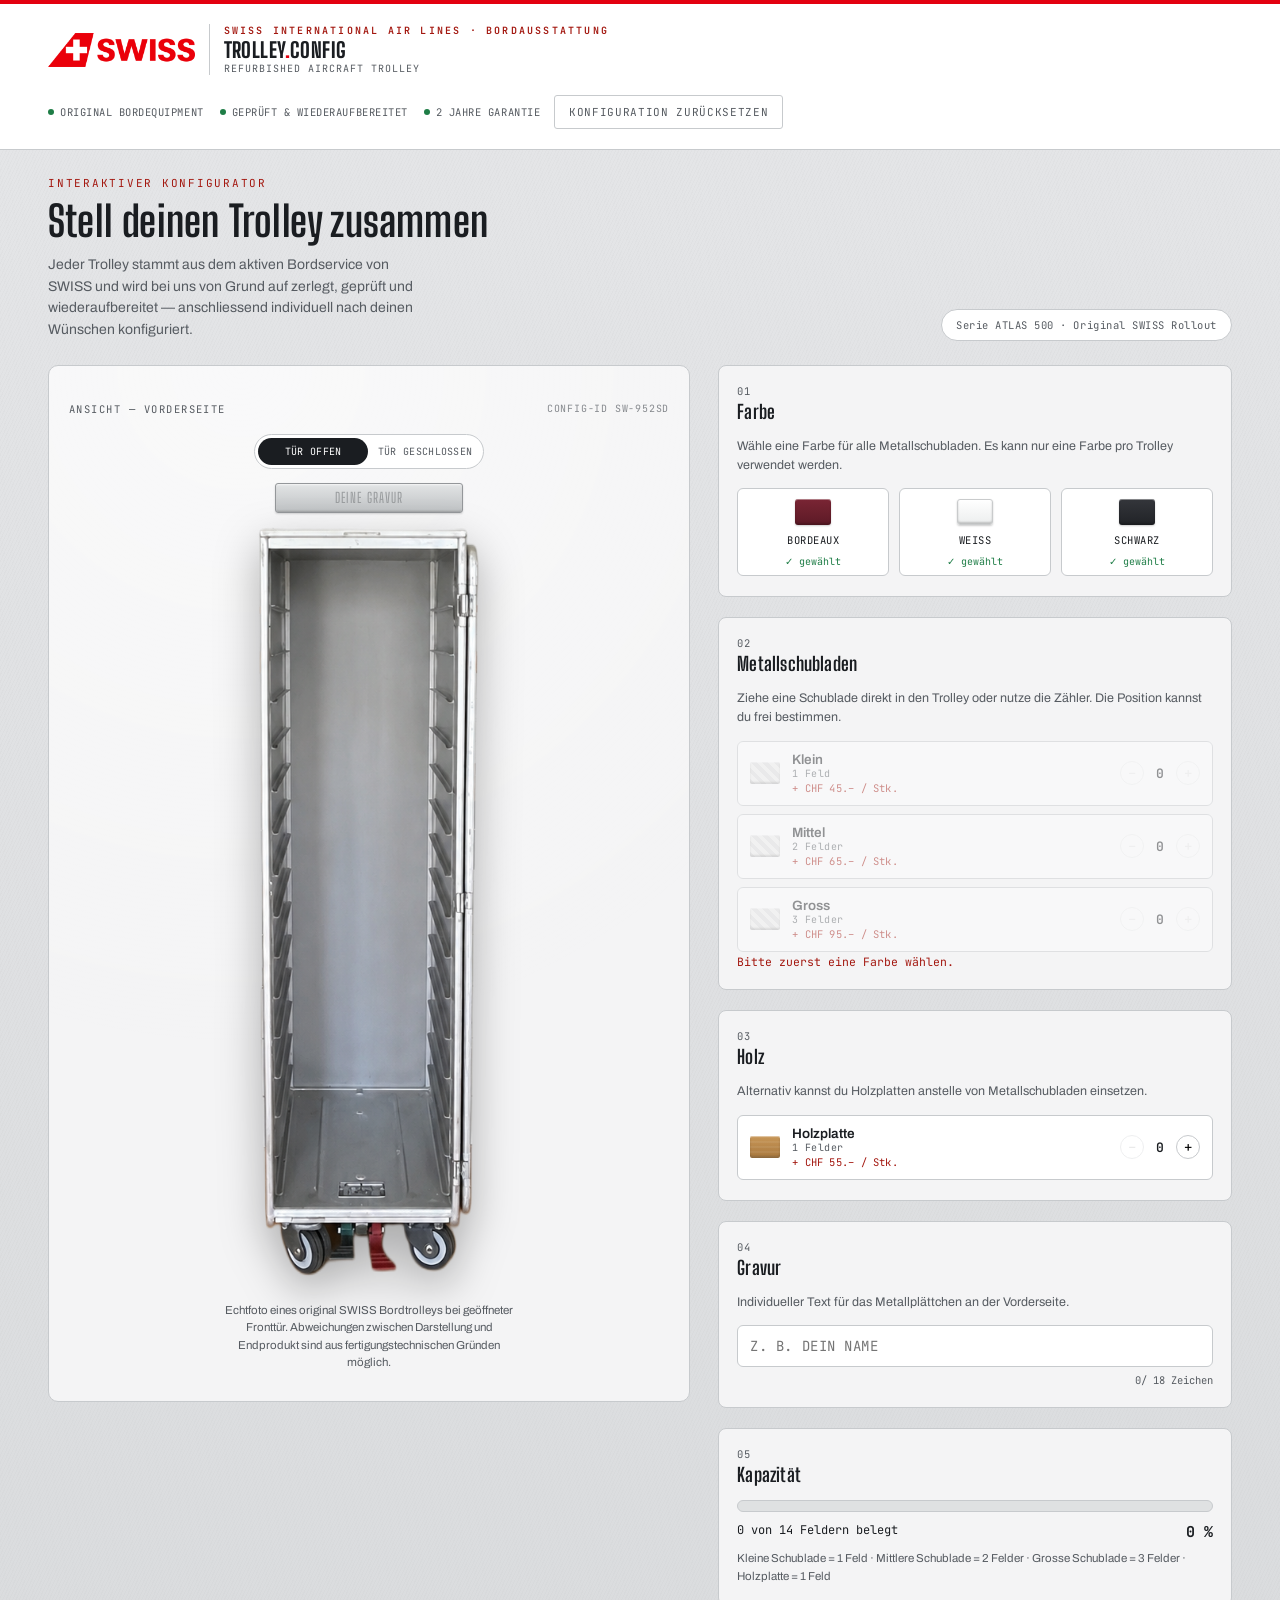
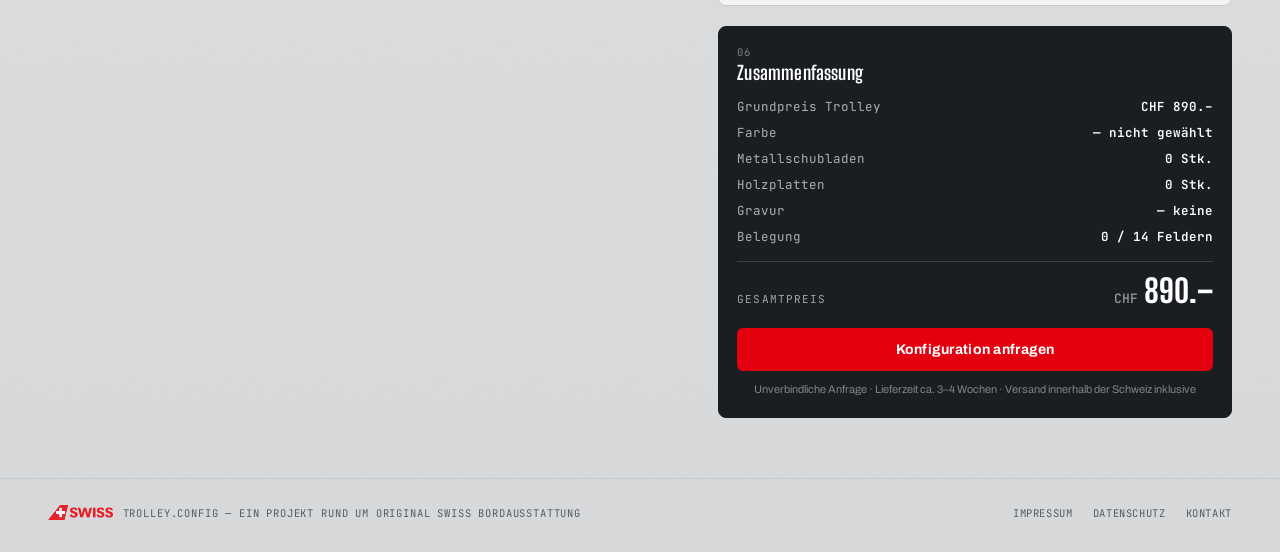
==== commit be99079f: "Enlarge drawer bay and add open/closed door toggle Extend the interactive rails-frame further down s" ====
--- a/index.html
+++ b/index.html
@@ -46,20 +46,29 @@
       <div class="viewer-label">Ansicht — Vorderseite</div>
       <div class="viewer-serial" id="viewerSerial">CONFIG-ID —</div>
     </div>
-    <div class="trolley" id="trolley">
-      <div class="plate-wrap">
+    <div class="trolley" id="trolley" data-view="open">
+      <div class="door-toggle">
+        <button class="toggle-btn active" id="toggleOpenBtn" type="button">Tür offen</button>
+        <button class="toggle-btn" id="toggleClosedBtn" type="button">Tür geschlossen</button>
+      </div>
+
+      <div class="plate-wrap" id="plateWrapStandalone">
         <div class="engrave-plate">
           <div class="engrave-text placeholder" id="engravePreview">Deine Gravur</div>
         </div>
       </div>
-      <div class="trolley-photo-wrap">
-        <img class="trolley-photo" src="assets/trolley-open.png" width="290" height="955" alt="Original SWISS Trolley mit geöffneter Fronttür">
+
+      <div class="trolley-photo-wrap" id="trolleyPhotoWrap">
+        <img class="trolley-photo" id="trolleyPhoto" src="assets/trolley-open.png" width="290" height="955" alt="Original SWISS Trolley mit geöffneter Fronttür">
         <div class="rails-frame" id="railsFrame">
           <!-- drawers injected by JS -->
         </div>
+        <div class="engrave-plate engrave-plate-onphoto" id="engravePlateOnPhoto">
+          <div class="engrave-text placeholder" id="engravePreviewClosed">Deine Gravur</div>
+        </div>
       </div>
     </div>
-    <div class="viewer-footnote">Echtfoto eines original SWISS Bordtrolleys bei geöffneter Fronttür. Abweichungen zwischen Darstellung und Endprodukt sind aus fertigungstechnischen Gründen möglich.</div>
+    <div class="viewer-footnote" id="viewerFootnote">Echtfoto eines original SWISS Bordtrolleys bei geöffneter Fronttür. Abweichungen zwischen Darstellung und Endprodukt sind aus fertigungstechnischen Gründen möglich.</div>
   </div>
 
   <!-- CONFIG PANEL -->
--- a/css/style.css
+++ b/css/style.css
@@ -244,6 +244,35 @@
   -webkit-user-select:none;
 }
 
+.door-toggle{
+  display:flex;
+  gap:2px;
+  margin-bottom:14px;
+  border:1px solid var(--line);
+  border-radius:20px;
+  padding:3px;
+  background:#fff;
+}
+.toggle-btn{
+  flex:1;
+  border:none;
+  background:none;
+  padding:7px 6px;
+  font-family:var(--font-mono);
+  font-size:10px;
+  letter-spacing:0.03em;
+  text-transform:uppercase;
+  color:var(--ink-soft);
+  border-radius:17px;
+  cursor:pointer;
+  transition:background .15s, color .15s;
+}
+.toggle-btn:hover{color:var(--ink);}
+.toggle-btn.active{
+  background:var(--ink);
+  color:#fff;
+}
+
 .plate-wrap{
   display:flex;
   justify-content:center;
@@ -261,6 +290,23 @@
   padding:4px 8px;
   box-shadow:inset 0 1px 2px rgba(255,255,255,0.7), inset 0 -1px 2px rgba(0,0,0,0.2), 0 1px 2px rgba(0,0,0,0.15);
 }
+.engrave-plate.engrave-plate-onphoto{
+  position:absolute;
+  left:28.5%;
+  top:7.6%;
+  width:40%;
+  height:8.8%;
+  min-height:0;
+  margin:0;
+  padding:2px 4px;
+  display:none;
+}
+
+.engrave-plate-onphoto .engrave-text{ font-size:10px; letter-spacing:0.07em; }
+
+.trolley[data-view="closed"] #plateWrapStandalone{ display:none; }
+.trolley[data-view="closed"] #railsFrame{ display:none; }
+.trolley[data-view="closed"] .engrave-plate-onphoto{ display:flex; }
 
 .trolley-photo-wrap{
   position:relative;
@@ -300,9 +346,9 @@
 .rails-frame{
   position:absolute;
   top:4%;
-  left:5.5%;
-  right:7%;
-  height:70%;
+  left:4.5%;
+  right:5.5%;
+  height:83%;
   overflow:hidden;
 }
 
